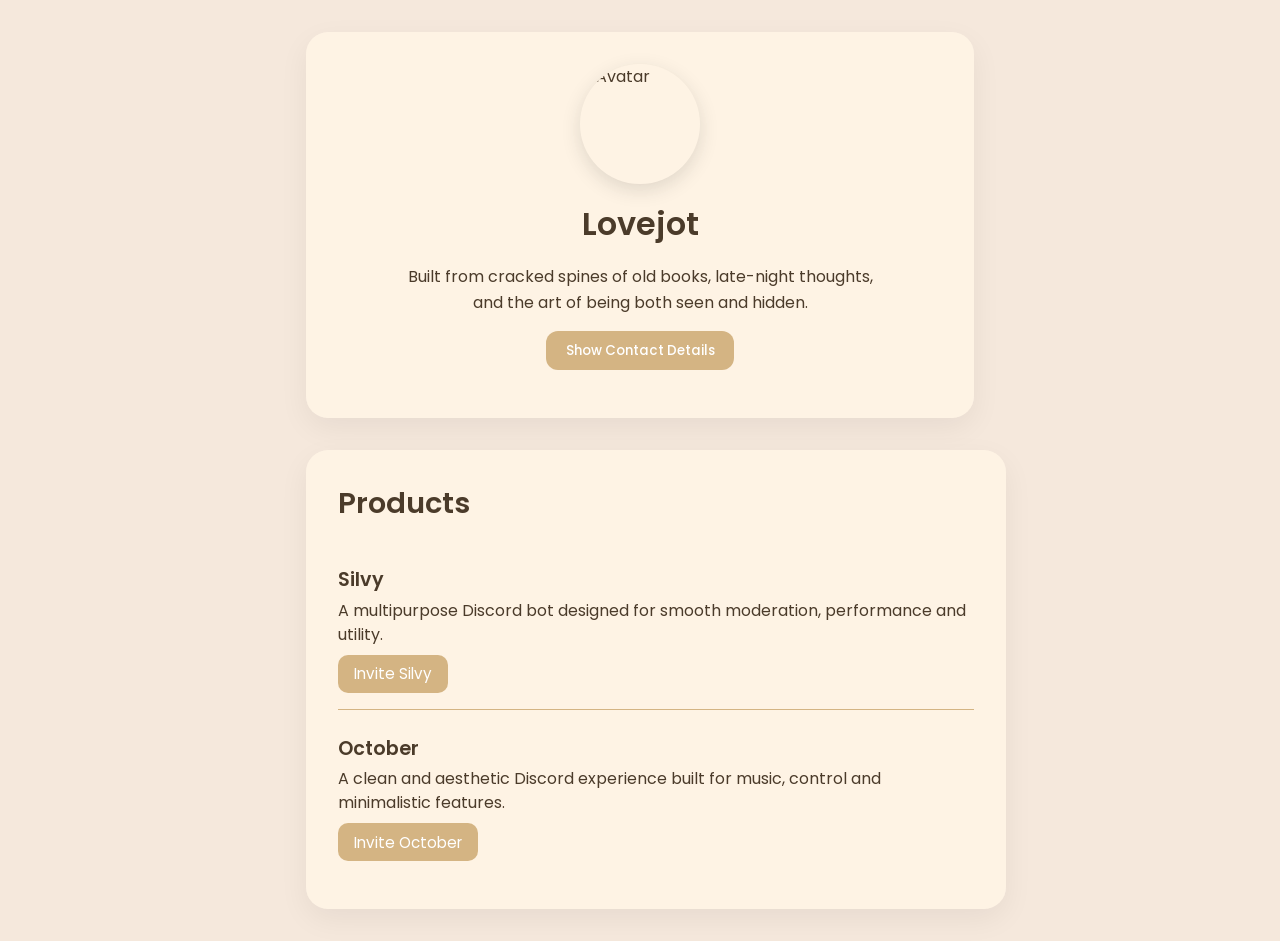
==== index.html @ 56cf8f96 "Improve layout with margin and padding adjustments Added margin and padding adjustments for layout c" ====
<!DOCTYPE html>
<html lang="en">

<head>
  <meta charset="UTF-8">
  <meta name="viewport" content="width=device-width, initial-scale=1.0">
  <title>Lovejot - Portfolio</title>

  <link href="https://fonts.googleapis.com/css2?family=Poppins:wght@300;400;500;600&display=swap" rel="stylesheet">

  <script type="module" src="https://unpkg.com/ionicons@5.5.2/dist/ionicons/ionicons.esm.js"></script>
  <script nomodule src="https://unpkg.com/ionicons@5.5.2/dist/ionicons/ionicons.js"></script>

  <style>
    * {
      margin: 0;
      padding: 0;
      box-sizing: border-box;
      font-family: 'Poppins', sans-serif;
    }

    body {
      background: #f5e8dc;
      color: #4b3b2a;
      display: flex;
      justify-content: center;
      align-items: flex-start;
      min-height: 100vh;
      padding: 2rem;
    }

    a {
      color: inherit;
      text-decoration: none;
    }

    .container {
      display: flex;
      flex-direction: column;
      gap: 2rem;
      width: 100%;
      max-width: 700px;
      margin: 0 auto;
    }

    .card {
      background: rgba(255, 245, 230, 0.85);
      backdrop-filter: blur(12px);
      padding: 2rem;
      border-radius: 22px;
      box-shadow: 0 10px 30px rgba(0, 0, 0, 0.06);
      display: flex;
      flex-direction: column;
      align-items: center;
      gap: 1rem;
      animation: fadeUp 0.8s ease forwards;
      opacity: 0;
      transform: translateY(20px);
      margin: 0 1rem; /* Space on left and right */
    }

    @keyframes fadeUp {
      to {
        opacity: 1;
        transform: translateY(0);
      }
    }

    /* Avatar */
    .avatar {
      width: 120px;
      height: 120px;
      border-radius: 50%;
      object-fit: cover;
      box-shadow: 0 6px 20px rgba(0, 0, 0, 0.12);
    }

    .name {
      font-size: 2rem;
      font-weight: 600;
      text-align: center;
    }

    .about-text {
      text-align: center;
      line-height: 1.6;
      max-width: 80%;
    }

    /* Toggle Button */
    .toggle-btn {
      background: #d4b483;
      border: none;
      color: white;
      padding: 0.6rem 1.2rem;
      border-radius: 12px;
      cursor: pointer;
      transition: 0.3s;
      font-weight: 500;
    }

    .toggle-btn:hover {
      background: #bb9a6c;
      transform: scale(1.05);
    }

    /* Contact List */
    .contacts-wrapper {
      width: 100%;
      max-height: 0;
      overflow: hidden;
      opacity: 0;
      transition: 0.5s ease;
    }

    .contacts-wrapper.active {
      max-height: 300px;
      opacity: 1;
      margin-top: 0.5rem;
    }

    .contacts-list {
      list-style: none;
      width: 100%;
      margin-top: 0.5rem;
    }

    .contact-item {
      display: flex;
      align-items: center;
      gap: 0.8rem;
      margin-bottom: 1rem;
      width: 100%;
      text-align: left;
    }

    .icon-box {
      width: 38px;
      height: 38px;
      background: #d4b483;
      border-radius: 50%;
      display: flex;
      justify-content: center;
      align-items: center;
      color: white;
      flex-shrink: 0;
    }

    /* Products */
    .products-card {
      width: 100%;
      display: flex;
      flex-direction: column;
      align-items: flex-start;
      gap: 1.5rem;
      margin: 0 1rem; /* Space left and right */
    }

    .products-title {
      font-size: 1.8rem;
      font-weight: 600;
      text-align: center;
      margin-bottom: 1rem;
    }

    .product-block {
      width: 100%;
      padding-bottom: 1rem;
      border-bottom: 1px solid #d4b483; /* Separator line */
    }

    .product-block:last-child {
      border-bottom: none; /* Remove line after last product */
    }

    .product-name {
      font-size: 1.2rem;
      font-weight: 600;
      margin-bottom: 0.3rem;
      text-align: left;
    }

    .product-desc {
      font-size: 1rem;
      line-height: 1.5;
      margin-bottom: 0.5rem;
      text-align: left;
    }

    .invite-btn {
      background: #d4b483;
      color: white;
      padding: 0.45rem 1rem;
      border-radius: 10px;
      border: none;
      cursor: pointer;
      font-size: 0.95rem;
      transition: 0.3s;
    }

    .invite-btn:hover {
      background: #bb9a6c;
      transform: scale(1.05);
    }

    @media (max-width: 768px) {
      .card,
      .products-card {
        margin: 0 0.5rem;
      }

      .about-text {
        max-width: 100%;
      }
    }
  </style>
</head>

<body>

  <div class="container">

    <!-- ABOUT ME CARD -->
    <div class="card">
      <img class="avatar"
        src="https://cdn.discordapp.com/attachments/1395061501055995947/1453648858583404596/my-avatar.png?ex=694e377f&is=694ce5ff&hm=eacd11e7142516ac466aeb6ed380c894d0237d3cac0eea6cdc431b94965fce09&"
        alt="Avatar">

      <div class="name">Lovejot</div>

      <p class="about-text">
        Built from cracked spines of old books, late-night thoughts, and the art of being both seen and hidden.
      </p>

      <button class="toggle-btn" onclick="toggleContacts()">Show Contact Details</button>

      <div class="contacts-wrapper">
        <ul class="contacts-list">
          <li class="contact-item">
            <div class="icon-box"><ion-icon name="mail-outline"></ion-icon></div>
            <div>
              <p>Email</p>
              <a href="mailto:real.lovejot@gmail.com">real.lovejot@gmail.com</a>
            </div>
          </li>

          <li class="contact-item">
            <div class="icon-box"><ion-icon name="logo-discord"></ion-icon></div>
            <div>
              <p>Discord</p>
              <a href="https://discord.gg/RqQsbNE7G4" target="_blank">Join Server</a>
            </div>
          </li>
        </ul>
      </div>
    </div>

    <!-- PRODUCTS CARD -->
    <div class="card products-card">
      <div class="products-title">Products</div>

      <div class="product-block">
        <div class="product-name">Silvy</div>
        <div class="product-desc">
          A multipurpose Discord bot designed for smooth moderation, performance and utility.
        </div>
        <button class="invite-btn"
          onclick="window.open('https://discord.com/oauth2/authorize?client_id=1391111880461910097&permissions=8&integration_type=0&scope=bot','_blank')">
          Invite Silvy
        </button>
      </div>

      <div class="product-block">
        <div class="product-name">October</div>
        <div class="product-desc">
          A clean and aesthetic Discord experience built for music, control and minimalistic features.
        </div>
        <button class="invite-btn"
          onclick="window.open('https://discord.com/oauth2/authorize?client_id=1128750014613704754&permissions=8&integration_type=0&scope=bot','_blank')">
          Invite October
        </button>
      </div>

    </div>

  </div>

  <script>
    function toggleContacts() {
      document.querySelector(".contacts-wrapper").classList.toggle("active");
    }
  </script>

</body>

</html>
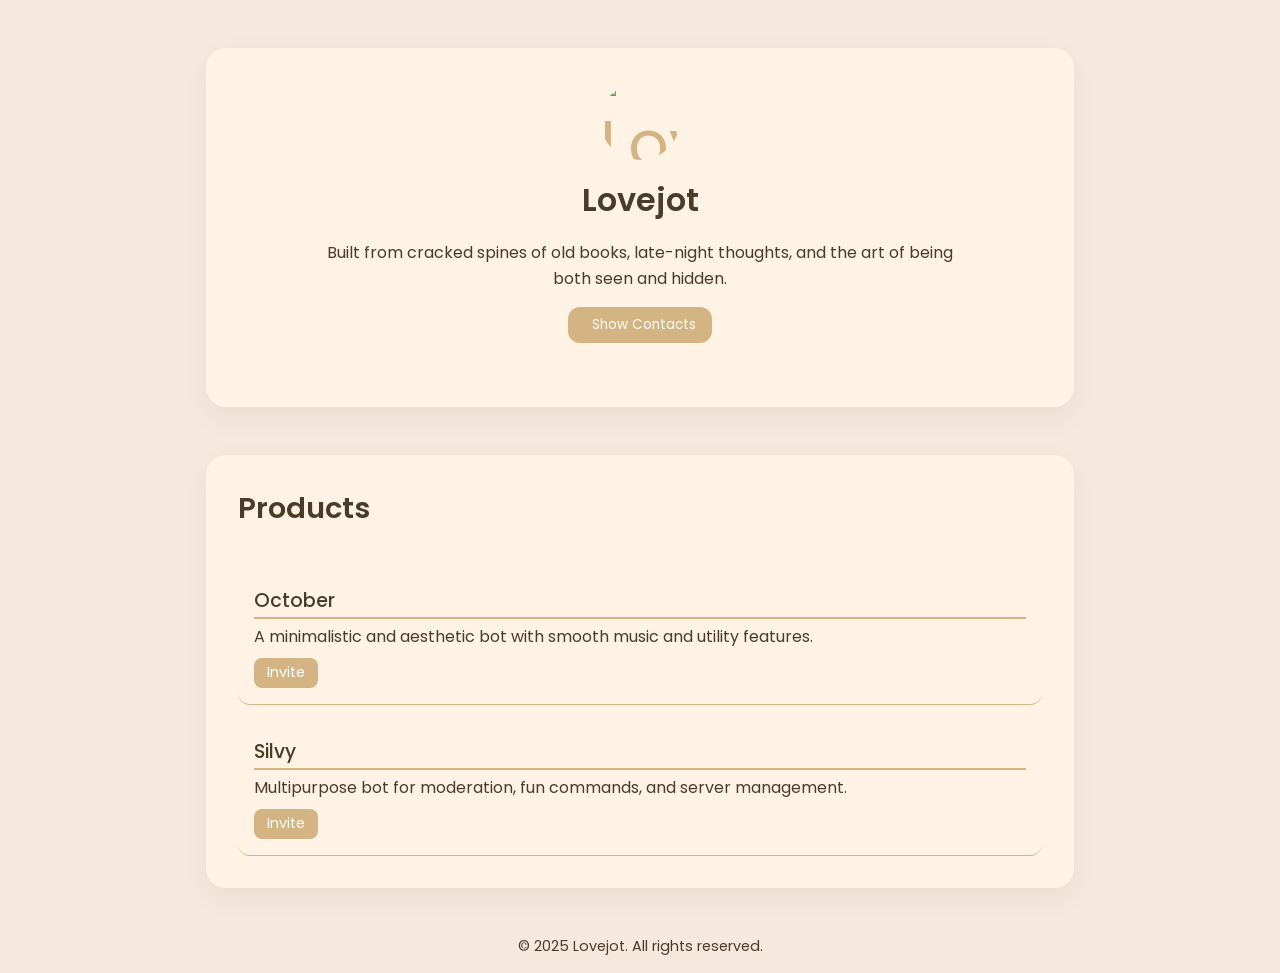
==== commit 77786bc9: "Refactor index.html for improved layout and styles Updated styling and structure of the portfolio pa" ====
--- a/index.html
+++ b/index.html
@@ -6,12 +6,15 @@
   <meta name="viewport" content="width=device-width, initial-scale=1.0">
   <title>Lovejot - Portfolio</title>
 
+  <!-- Google Fonts -->
   <link href="https://fonts.googleapis.com/css2?family=Poppins:wght@300;400;500;600&display=swap" rel="stylesheet">
 
+  <!-- Ionicons -->
   <script type="module" src="https://unpkg.com/ionicons@5.5.2/dist/ionicons/ionicons.esm.js"></script>
   <script nomodule src="https://unpkg.com/ionicons@5.5.2/dist/ionicons/ionicons.js"></script>
 
   <style>
+    /* General */
     * {
       margin: 0;
       padding: 0;
@@ -22,11 +25,7 @@
     body {
       background: #f5e8dc;
       color: #4b3b2a;
-      display: flex;
-      justify-content: center;
-      align-items: flex-start;
-      min-height: 100vh;
-      padding: 2rem;
+      transition: background 0.3s, color 0.3s;
     }
 
     a {
@@ -35,28 +34,186 @@
     }
 
     .container {
-      display: flex;
-      flex-direction: column;
-      gap: 2rem;
-      width: 100%;
-      max-width: 700px;
-      margin: 0 auto;
-    }
-
+      max-width: 900px;
+      margin: 3rem auto;
+      display: flex;
+      flex-direction: column;
+      gap: 3rem;
+      padding: 0 1rem;
+    }
+
+    /* Card styling */
     .card {
       background: rgba(255, 245, 230, 0.85);
       backdrop-filter: blur(12px);
       padding: 2rem;
-      border-radius: 22px;
-      box-shadow: 0 10px 30px rgba(0, 0, 0, 0.06);
+      border-radius: 20px;
+      box-shadow: 0 10px 30px rgba(0, 0, 0, 0.05);
       display: flex;
       flex-direction: column;
       align-items: center;
       gap: 1rem;
-      animation: fadeUp 0.8s ease forwards;
       opacity: 0;
       transform: translateY(20px);
-      margin: 0 1rem; /* Space on left and right */
+      animation: fadeUp 0.8s forwards;
+      transition: transform 0.3s, box-shadow 0.3s;
+    }
+
+    .card:hover {
+      transform: translateY(-5px);
+      box-shadow: 0 15px 35px rgba(0, 0, 0, 0.08);
+    }
+
+    .card:nth-child(1) {
+      animation-delay: 0.2s;
+    }
+
+    .card:nth-child(2) {
+      animation-delay: 0.4s;
+      align-items: flex-start;
+    }
+
+    .icon {
+      font-size: 4rem;
+      color: #d4b483;
+    }
+
+    .name {
+      font-size: 2rem;
+      font-weight: 600;
+      text-align: center;
+    }
+
+    .card p {
+      font-size: 1rem;
+      text-align: center;
+      line-height: 1.6;
+      max-width: 80%;
+    }
+
+    /* Toggle contacts */
+    .toggle-btn {
+      background: #d4b483;
+      border: none;
+      color: #fff;
+      padding: 0.5rem 1rem;
+      border-radius: 12px;
+      cursor: pointer;
+      display: flex;
+      align-items: center;
+      gap: 0.5rem;
+      transition: all 0.3s ease;
+    }
+
+    .toggle-btn:hover {
+      background: #c3a36f;
+      transform: scale(1.05);
+    }
+
+    .contacts-wrapper {
+      max-height: 0;
+      overflow: hidden;
+      transition: max-height 0.5s ease, opacity 0.5s ease;
+      opacity: 0;
+      width: 100%;
+      margin-top: 1rem;
+    }
+
+    .contacts-wrapper.active {
+      max-height: 300px;
+      opacity: 1;
+    }
+
+    .contacts-list {
+      list-style: none;
+      width: 100%;
+    }
+
+    .contact-item {
+      display: flex;
+      align-items: center;
+      margin-bottom: 1rem;
+      gap: 1rem;
+    }
+
+    .icon-box {
+      width: 35px;
+      height: 35px;
+      background: #d4b483;
+      display: flex;
+      align-items: center;
+      justify-content: center;
+      border-radius: 50%;
+      color: #fff;
+      flex-shrink: 0;
+    }
+
+    .contact-item div {
+      display: flex;
+      flex-direction: column;
+    }
+
+    /* Products */
+    .products h2 {
+      font-size: 1.8rem;
+      font-weight: 600;
+      text-align: center;
+      margin-bottom: 1.5rem;
+    }
+
+    .service-list {
+      list-style: none;
+      width: 100%;
+      display: flex;
+      flex-direction: column;
+      gap: 1rem;
+    }
+
+    .service-item {
+      display: flex;
+      flex-direction: column;
+      padding: 1rem;
+      border-radius: 12px;
+      cursor: pointer;
+      transition: all 0.3s ease;
+      border-bottom: 1px solid #d4b483;
+    }
+
+    .service-item:hover {
+      background: rgba(212, 180, 131, 0.1);
+      transform: scale(1.01);
+    }
+
+    .service-item-title {
+      font-size: 1.2rem;
+      font-weight: 500;
+      margin-bottom: 0.3rem;
+      border-bottom: 2px solid #d4b483;
+      display: inline-block;
+      padding-bottom: 2px;
+    }
+
+    .service-item p {
+      font-size: 1rem;
+      text-align: left;
+      margin-bottom: 0.5rem;
+    }
+
+    .invite-btn {
+      background: #d4b483;
+      color: #fff;
+      padding: 0.3rem 0.8rem;
+      border-radius: 8px;
+      font-size: 0.9rem;
+      border: none;
+      cursor: pointer;
+      width: fit-content;
+      transition: all 0.3s ease;
+    }
+
+    .invite-btn:hover {
+      background: #c3a36f;
+      transform: scale(1.05);
     }
 
     @keyframes fadeUp {
@@ -66,152 +223,43 @@
       }
     }
 
-    /* Avatar */
-    .avatar {
-      width: 120px;
-      height: 120px;
-      border-radius: 50%;
-      object-fit: cover;
-      box-shadow: 0 6px 20px rgba(0, 0, 0, 0.12);
-    }
-
-    .name {
-      font-size: 2rem;
-      font-weight: 600;
+    /* Footer */
+    footer {
       text-align: center;
-    }
-
-    .about-text {
-      text-align: center;
-      line-height: 1.6;
-      max-width: 80%;
-    }
-
-    /* Toggle Button */
-    .toggle-btn {
-      background: #d4b483;
-      border: none;
-      color: white;
-      padding: 0.6rem 1.2rem;
-      border-radius: 12px;
-      cursor: pointer;
-      transition: 0.3s;
-      font-weight: 500;
-    }
-
-    .toggle-btn:hover {
-      background: #bb9a6c;
-      transform: scale(1.05);
-    }
-
-    /* Contact List */
-    .contacts-wrapper {
-      width: 100%;
-      max-height: 0;
-      overflow: hidden;
-      opacity: 0;
-      transition: 0.5s ease;
-    }
-
-    .contacts-wrapper.active {
-      max-height: 300px;
-      opacity: 1;
-      margin-top: 0.5rem;
-    }
-
-    .contacts-list {
-      list-style: none;
-      width: 100%;
-      margin-top: 0.5rem;
-    }
-
-    .contact-item {
-      display: flex;
-      align-items: center;
-      gap: 0.8rem;
-      margin-bottom: 1rem;
-      width: 100%;
-      text-align: left;
-    }
-
-    .icon-box {
-      width: 38px;
-      height: 38px;
-      background: #d4b483;
-      border-radius: 50%;
-      display: flex;
-      justify-content: center;
-      align-items: center;
-      color: white;
-      flex-shrink: 0;
-    }
-
-    /* Products */
-    .products-card {
-      width: 100%;
-      display: flex;
-      flex-direction: column;
-      align-items: flex-start;
-      gap: 1.5rem;
-      margin: 0 1rem; /* Space left and right */
-    }
-
-    .products-title {
-      font-size: 1.8rem;
-      font-weight: 600;
-      text-align: center;
-      margin-bottom: 1rem;
-    }
-
-    .product-block {
-      width: 100%;
-      padding-bottom: 1rem;
-      border-bottom: 1px solid #d4b483; /* Separator line */
-    }
-
-    .product-block:last-child {
-      border-bottom: none; /* Remove line after last product */
-    }
-
-    .product-name {
-      font-size: 1.2rem;
-      font-weight: 600;
-      margin-bottom: 0.3rem;
-      text-align: left;
-    }
-
-    .product-desc {
-      font-size: 1rem;
-      line-height: 1.5;
-      margin-bottom: 0.5rem;
-      text-align: left;
-    }
-
-    .invite-btn {
-      background: #d4b483;
-      color: white;
-      padding: 0.45rem 1rem;
-      border-radius: 10px;
-      border: none;
-      cursor: pointer;
-      font-size: 0.95rem;
-      transition: 0.3s;
-    }
-
-    .invite-btn:hover {
-      background: #bb9a6c;
-      transform: scale(1.05);
+      margin: 3rem 0 1rem 0;
+      font-size: 0.9rem;
+      color: #4b3b2a;
+    }
+
+    /* Dark mode */
+    body.dark {
+      background: #3e2f20;
+      color: #f5e8dc;
+    }
+
+    body.dark .card {
+      background: rgba(62, 47, 32, 0.85);
+      color: #f5e8dc;
+    }
+
+    body.dark .toggle-btn,
+    body.dark .invite-btn {
+      background: #a07b4b;
     }
 
     @media (max-width: 768px) {
-      .card,
-      .products-card {
-        margin: 0 0.5rem;
+      .container {
+        margin: 2rem 1rem;
       }
 
-      .about-text {
+      .card p {
         max-width: 100%;
       }
+
+      .service-item p,
+      .service-item-title {
+        text-align: left;
+      }
     }
   </style>
 </head>
@@ -220,19 +268,15 @@
 
   <div class="container">
 
-    <!-- ABOUT ME CARD -->
+    <!-- About Me Embed -->
     <div class="card">
-      <img class="avatar"
-        src="https://cdn.discordapp.com/attachments/1395061501055995947/1453648858583404596/my-avatar.png?ex=694e377f&is=694ce5ff&hm=eacd11e7142516ac466aeb6ed380c894d0237d3cac0eea6cdc431b94965fce09&"
-        alt="Avatar">
-
+      <img src="https://cdn.discordapp.com/attachments/1395061501055995947/1453648858583404596/my-avatar.png" alt="Lovejot" class="icon" style="border-radius:50%;width:80px;height:80px;">
       <div class="name">Lovejot</div>
-
-      <p class="about-text">
-        Built from cracked spines of old books, late-night thoughts, and the art of being both seen and hidden.
-      </p>
-
-      <button class="toggle-btn" onclick="toggleContacts()">Show Contact Details</button>
+      <p>Built from cracked spines of old books, late-night thoughts, and the art of being both seen and hidden.</p>
+
+      <button class="toggle-btn" onclick="toggleContacts()">
+        <ion-icon name="mail-outline"></ion-icon> Show Contacts
+      </button>
 
       <div class="contacts-wrapper">
         <ul class="contacts-list">
@@ -243,54 +287,48 @@
               <a href="mailto:real.lovejot@gmail.com">real.lovejot@gmail.com</a>
             </div>
           </li>
-
           <li class="contact-item">
             <div class="icon-box"><ion-icon name="logo-discord"></ion-icon></div>
             <div>
               <p>Discord</p>
-              <a href="https://discord.gg/RqQsbNE7G4" target="_blank">Join Server</a>
+              <a href="https://discord.gg/RqQsbNE7G4" target="_blank">Join Discord</a>
             </div>
           </li>
         </ul>
       </div>
     </div>
 
-    <!-- PRODUCTS CARD -->
-    <div class="card products-card">
-      <div class="products-title">Products</div>
-
-      <div class="product-block">
-        <div class="product-name">Silvy</div>
-        <div class="product-desc">
-          A multipurpose Discord bot designed for smooth moderation, performance and utility.
-        </div>
-        <button class="invite-btn"
-          onclick="window.open('https://discord.com/oauth2/authorize?client_id=1391111880461910097&permissions=8&integration_type=0&scope=bot','_blank')">
-          Invite Silvy
-        </button>
-      </div>
-
-      <div class="product-block">
-        <div class="product-name">October</div>
-        <div class="product-desc">
-          A clean and aesthetic Discord experience built for music, control and minimalistic features.
-        </div>
-        <button class="invite-btn"
-          onclick="window.open('https://discord.com/oauth2/authorize?client_id=1128750014613704754&permissions=8&integration_type=0&scope=bot','_blank')">
-          Invite October
-        </button>
-      </div>
-
+    <!-- Products Embed -->
+    <div class="card products">
+      <h2>Products</h2>
+      <ul class="service-list">
+        <li class="service-item">
+          <h4 class="service-item-title">October</h4>
+          <p>A minimalistic and aesthetic bot with smooth music and utility features.</p>
+          <button class="invite-btn" onclick="window.open('https://discord.com/oauth2/authorize?client_id=1128750014613704754&permissions=8&integration_type=0&scope=bot','_blank')">Invite</button>
+        </li>
+        <li class="service-item">
+          <h4 class="service-item-title">Silvy</h4>
+          <p>Multipurpose bot for moderation, fun commands, and server management.</p>
+          <button class="invite-btn" onclick="window.open('https://discord.com/oauth2/authorize?client_id=1391111880461910097&permissions=8&integration_type=0&scope=bot','_blank')">Invite</button>
+        </li>
+      </ul>
     </div>
 
   </div>
+
+  <footer>© 2025 Lovejot. All rights reserved.</footer>
 
   <script>
     function toggleContacts() {
-      document.querySelector(".contacts-wrapper").classList.toggle("active");
-    }
+      const wrapper = document.querySelector('.contacts-wrapper');
+      wrapper.classList.toggle('active');
+    }
+
+    // Optional: Dark mode toggle
+    const body = document.body;
+    // body.classList.add('dark'); // Uncomment to enable dark mode
   </script>
-
 </body>
 
 </html>
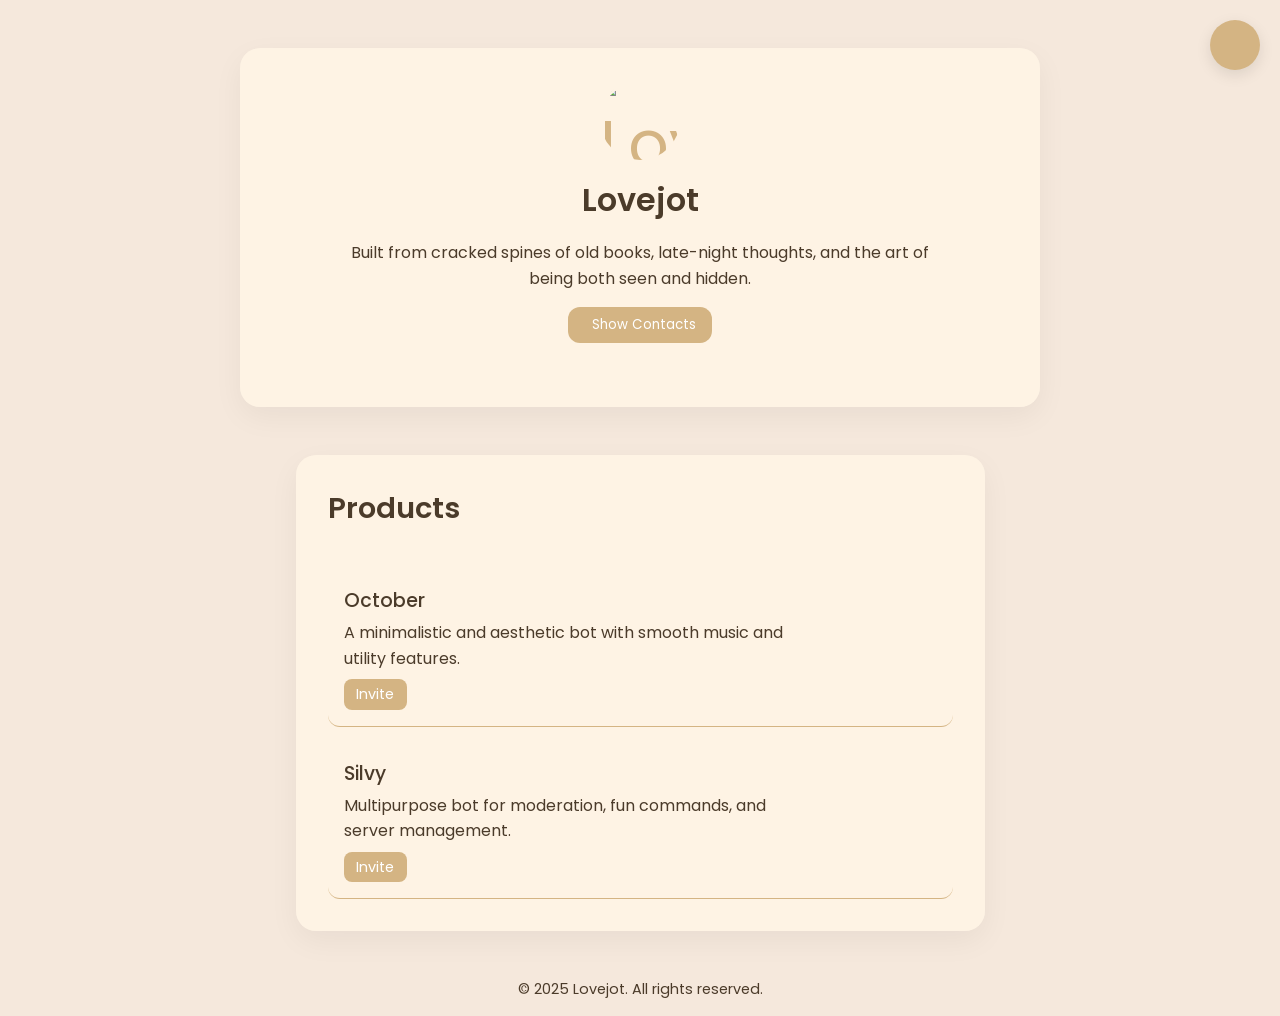
==== commit 6a35e83a: "Update index.html" ====
--- a/index.html
+++ b/index.html
@@ -4,7 +4,7 @@
 <head>
   <meta charset="UTF-8">
   <meta name="viewport" content="width=device-width, initial-scale=1.0">
-  <title>Lovejot - Portfolio</title>
+  <title>Lovejot</title>
 
   <!-- Google Fonts -->
   <link href="https://fonts.googleapis.com/css2?family=Poppins:wght@300;400;500;600&display=swap" rel="stylesheet">
@@ -40,6 +40,31 @@
       flex-direction: column;
       gap: 3rem;
       padding: 0 1rem;
+      position: relative;
+    }
+
+    /* Dark/Light Toggle Button */
+    .mode-toggle {
+      position: fixed;
+      top: 20px;
+      right: 20px;
+      background: #d4b483;
+      border: none;
+      border-radius: 50%;
+      width: 50px;
+      height: 50px;
+      display: flex;
+      align-items: center;
+      justify-content: center;
+      cursor: pointer;
+      box-shadow: 0 5px 15px rgba(0, 0, 0, 0.1);
+      transition: all 0.3s ease;
+      z-index: 1000;
+    }
+
+    .mode-toggle:hover {
+      background: #c3a36f;
+      transform: scale(1.1);
     }
 
     /* Card styling */
@@ -57,6 +82,8 @@
       transform: translateY(20px);
       animation: fadeUp 0.8s forwards;
       transition: transform 0.3s, box-shadow 0.3s;
+      max-width: 800px;
+      margin: 0 auto;
     }
 
     .card:hover {
@@ -188,9 +215,6 @@
       font-size: 1.2rem;
       font-weight: 500;
       margin-bottom: 0.3rem;
-      border-bottom: 2px solid #d4b483;
-      display: inline-block;
-      padding-bottom: 2px;
     }
 
     .service-item p {
@@ -243,7 +267,8 @@
     }
 
     body.dark .toggle-btn,
-    body.dark .invite-btn {
+    body.dark .invite-btn,
+    body.dark .mode-toggle {
       background: #a07b4b;
     }
 
@@ -265,6 +290,11 @@
 </head>
 
 <body>
+
+  <!-- Dark/Light Mode Toggle -->
+  <button class="mode-toggle" onclick="toggleMode()">
+    <ion-icon name="moon-outline" id="mode-icon"></ion-icon>
+  </button>
 
   <div class="container">
 
@@ -325,9 +355,15 @@
       wrapper.classList.toggle('active');
     }
 
-    // Optional: Dark mode toggle
-    const body = document.body;
-    // body.classList.add('dark'); // Uncomment to enable dark mode
+    function toggleMode() {
+      document.body.classList.toggle('dark');
+      const icon = document.getElementById('mode-icon');
+      if (document.body.classList.contains('dark')) {
+        icon.name = "sunny-outline";
+      } else {
+        icon.name = "moon-outline";
+      }
+    }
   </script>
 </body>
 
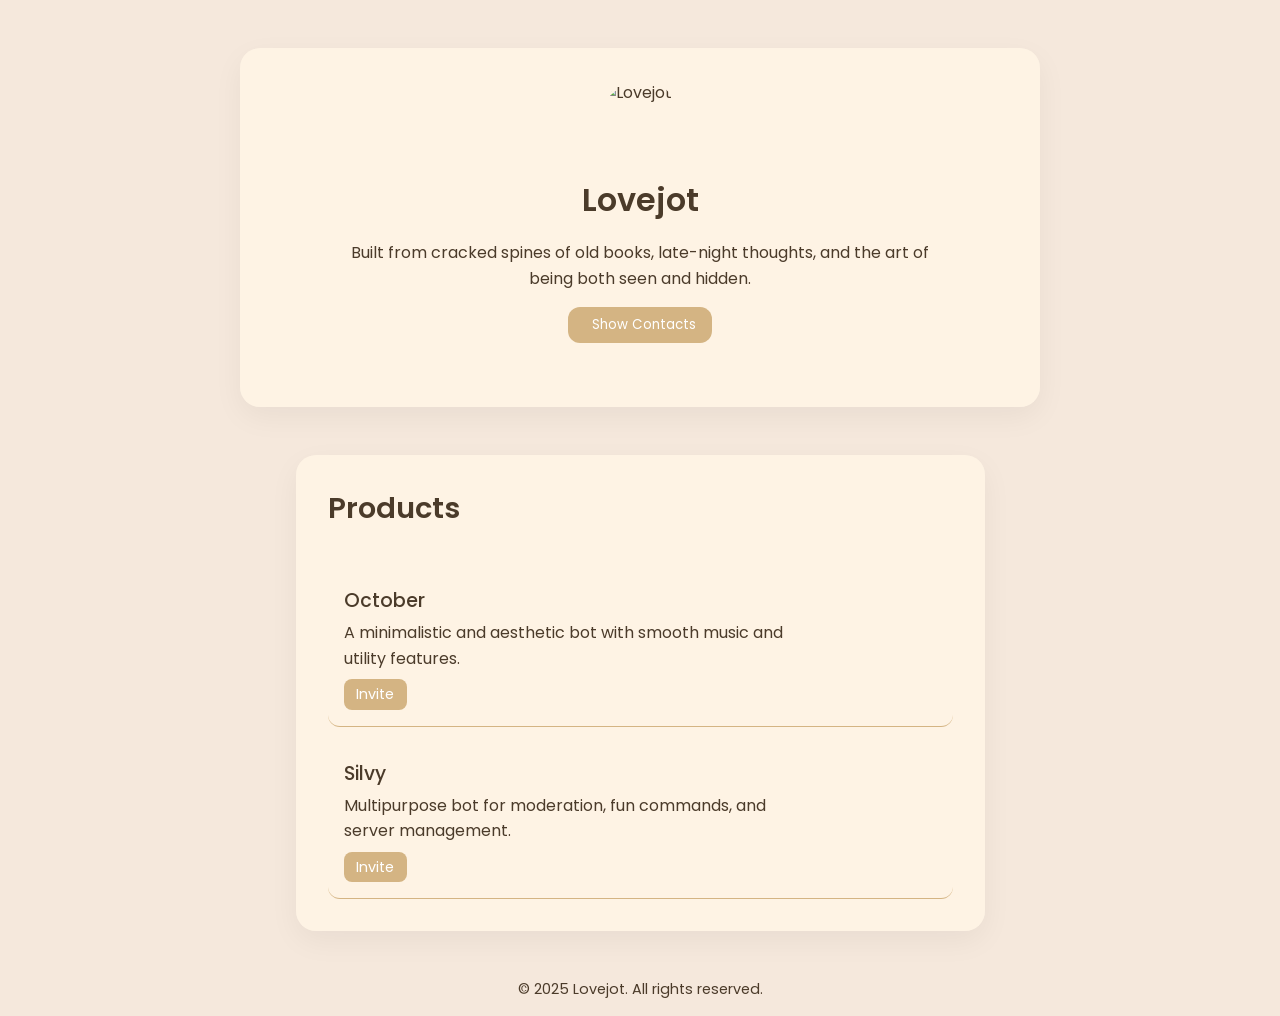
==== commit 9bd04b15: "Remove dark/light mode toggle from index.html Removed dark/light mode toggle functionality and style" ====
--- a/index.html
+++ b/index.html
@@ -40,31 +40,6 @@
       flex-direction: column;
       gap: 3rem;
       padding: 0 1rem;
-      position: relative;
-    }
-
-    /* Dark/Light Toggle Button */
-    .mode-toggle {
-      position: fixed;
-      top: 20px;
-      right: 20px;
-      background: #d4b483;
-      border: none;
-      border-radius: 50%;
-      width: 50px;
-      height: 50px;
-      display: flex;
-      align-items: center;
-      justify-content: center;
-      cursor: pointer;
-      box-shadow: 0 5px 15px rgba(0, 0, 0, 0.1);
-      transition: all 0.3s ease;
-      z-index: 1000;
-    }
-
-    .mode-toggle:hover {
-      background: #c3a36f;
-      transform: scale(1.1);
     }
 
     /* Card styling */
@@ -101,8 +76,9 @@
     }
 
     .icon {
-      font-size: 4rem;
-      color: #d4b483;
+      width: 80px;
+      height: 80px;
+      border-radius: 50%;
     }
 
     .name {
@@ -161,6 +137,8 @@
       align-items: center;
       margin-bottom: 1rem;
       gap: 1rem;
+      text-align: left;
+      width: 100%;
     }
 
     .icon-box {
@@ -255,23 +233,6 @@
       color: #4b3b2a;
     }
 
-    /* Dark mode */
-    body.dark {
-      background: #3e2f20;
-      color: #f5e8dc;
-    }
-
-    body.dark .card {
-      background: rgba(62, 47, 32, 0.85);
-      color: #f5e8dc;
-    }
-
-    body.dark .toggle-btn,
-    body.dark .invite-btn,
-    body.dark .mode-toggle {
-      background: #a07b4b;
-    }
-
     @media (max-width: 768px) {
       .container {
         margin: 2rem 1rem;
@@ -291,16 +252,11 @@
 
 <body>
 
-  <!-- Dark/Light Mode Toggle -->
-  <button class="mode-toggle" onclick="toggleMode()">
-    <ion-icon name="moon-outline" id="mode-icon"></ion-icon>
-  </button>
-
   <div class="container">
 
     <!-- About Me Embed -->
     <div class="card">
-      <img src="https://cdn.discordapp.com/attachments/1395061501055995947/1453648858583404596/my-avatar.png" alt="Lovejot" class="icon" style="border-radius:50%;width:80px;height:80px;">
+      <img src="https://i.imgur.com/2KkO7Ib.jpeg" alt="Lovejot" class="icon">
       <div class="name">Lovejot</div>
       <p>Built from cracked spines of old books, late-night thoughts, and the art of being both seen and hidden.</p>
 
@@ -354,16 +310,6 @@
       const wrapper = document.querySelector('.contacts-wrapper');
       wrapper.classList.toggle('active');
     }
-
-    function toggleMode() {
-      document.body.classList.toggle('dark');
-      const icon = document.getElementById('mode-icon');
-      if (document.body.classList.contains('dark')) {
-        icon.name = "sunny-outline";
-      } else {
-        icon.name = "moon-outline";
-      }
-    }
   </script>
 </body>
 
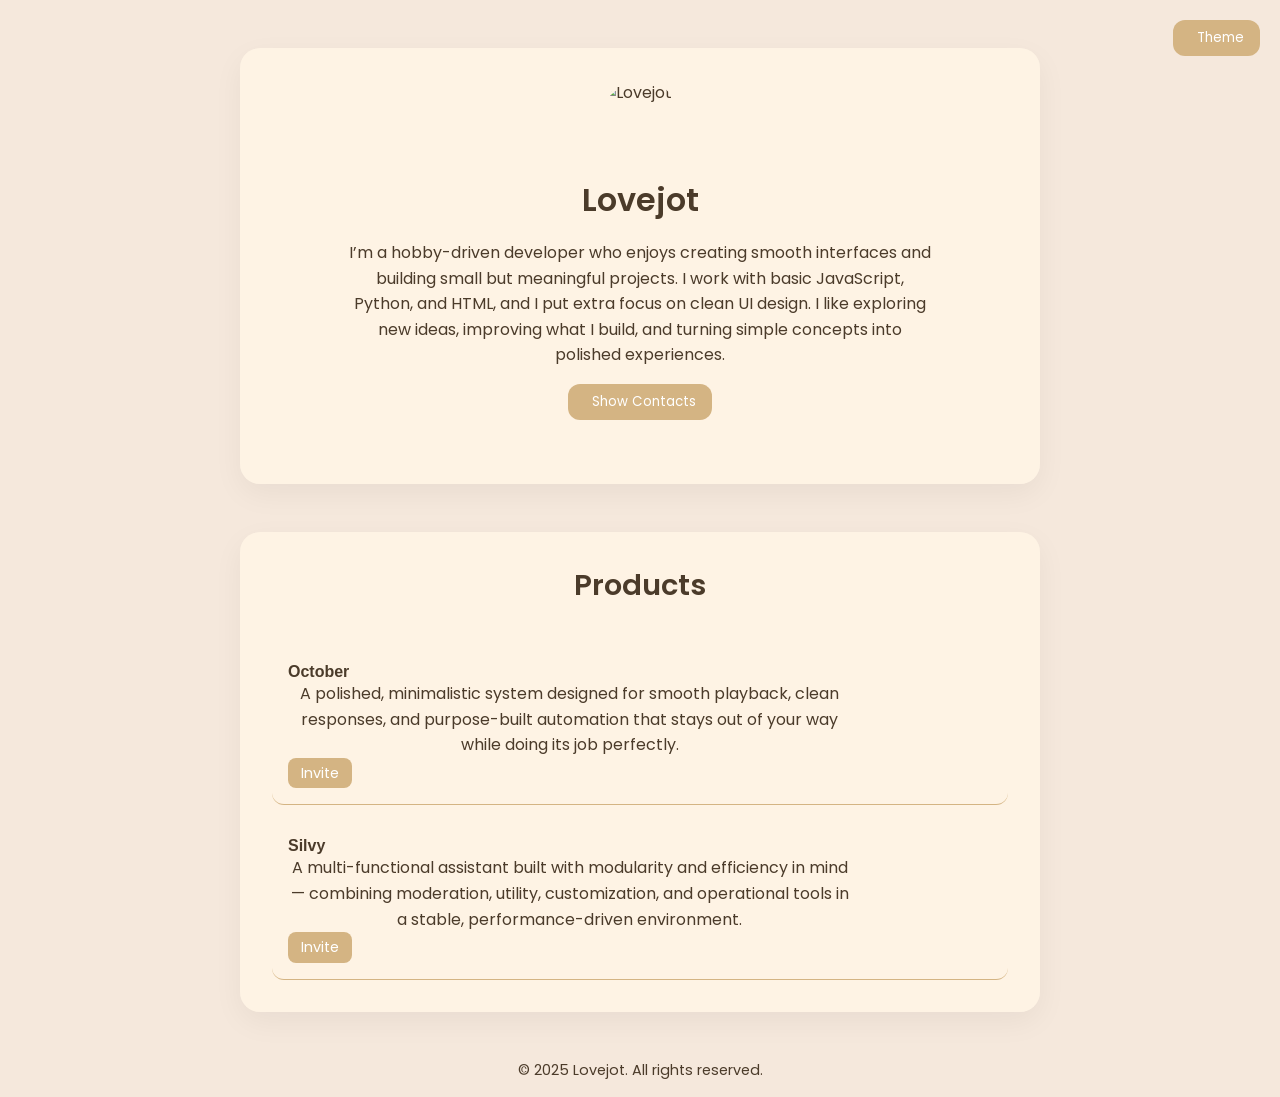
==== commit e67d8590: "Update index.html" ====
--- a/index.html
+++ b/index.html
@@ -14,7 +14,6 @@
   <script nomodule src="https://unpkg.com/ionicons@5.5.2/dist/ionicons/ionicons.js"></script>
 
   <style>
-    /* General */
     * {
       margin: 0;
       padding: 0;
@@ -28,6 +27,11 @@
       transition: background 0.3s, color 0.3s;
     }
 
+    body.dark {
+      background: #1a1a1a;
+      color: #ececec;
+    }
+
     a {
       color: inherit;
       text-decoration: none;
@@ -42,7 +46,29 @@
       padding: 0 1rem;
     }
 
-    /* Card styling */
+    /* Theme Toggle */
+    .theme-toggle {
+      position: fixed;
+      top: 20px;
+      right: 20px;
+      background: #d4b483;
+      color: #fff;
+      padding: 0.5rem 1rem;
+      border-radius: 12px;
+      border: none;
+      cursor: pointer;
+      transition: 0.3s;
+      display: flex;
+      align-items: center;
+      gap: 0.5rem;
+      z-index: 999;
+    }
+
+    body.dark .theme-toggle {
+      background: #b6935e;
+    }
+
+    /* Card */
     .card {
       background: rgba(255, 245, 230, 0.85);
       backdrop-filter: blur(12px);
@@ -61,18 +87,14 @@
       margin: 0 auto;
     }
 
+    body.dark .card {
+      background: rgba(40, 40, 40, 0.85);
+      box-shadow: 0 10px 30px rgba(255, 255, 255, 0.05);
+    }
+
     .card:hover {
       transform: translateY(-5px);
       box-shadow: 0 15px 35px rgba(0, 0, 0, 0.08);
-    }
-
-    .card:nth-child(1) {
-      animation-delay: 0.2s;
-    }
-
-    .card:nth-child(2) {
-      animation-delay: 0.4s;
-      align-items: flex-start;
     }
 
     .icon {
@@ -94,7 +116,7 @@
       max-width: 80%;
     }
 
-    /* Toggle contacts */
+    /* Contacts Toggle */
     .toggle-btn {
       background: #d4b483;
       border: none;
@@ -108,8 +130,11 @@
       transition: all 0.3s ease;
     }
 
+    body.dark .toggle-btn {
+      background: #b6935e;
+    }
+
     .toggle-btn:hover {
-      background: #c3a36f;
       transform: scale(1.05);
     }
 
@@ -153,9 +178,8 @@
       flex-shrink: 0;
     }
 
-    .contact-item div {
-      display: flex;
-      flex-direction: column;
+    body.dark .icon-box {
+      background: #b6935e;
     }
 
     /* Products */
@@ -184,21 +208,17 @@
       border-bottom: 1px solid #d4b483;
     }
 
+    body.dark .service-item {
+      border-bottom: 1px solid #9b7a4d;
+    }
+
     .service-item:hover {
       background: rgba(212, 180, 131, 0.1);
       transform: scale(1.01);
     }
 
-    .service-item-title {
-      font-size: 1.2rem;
-      font-weight: 500;
-      margin-bottom: 0.3rem;
-    }
-
-    .service-item p {
-      font-size: 1rem;
-      text-align: left;
-      margin-bottom: 0.5rem;
+    body.dark .service-item:hover {
+      background: rgba(182, 146, 94, 0.1);
     }
 
     .invite-btn {
@@ -213,8 +233,11 @@
       transition: all 0.3s ease;
     }
 
+    body.dark .invite-btn {
+      background: #b6935e;
+    }
+
     .invite-btn:hover {
-      background: #c3a36f;
       transform: scale(1.05);
     }
 
@@ -225,7 +248,6 @@
       }
     }
 
-    /* Footer */
     footer {
       text-align: center;
       margin: 3rem 0 1rem 0;
@@ -233,32 +255,28 @@
       color: #4b3b2a;
     }
 
-    @media (max-width: 768px) {
-      .container {
-        margin: 2rem 1rem;
-      }
-
-      .card p {
-        max-width: 100%;
-      }
-
-      .service-item p,
-      .service-item-title {
-        text-align: left;
-      }
+    body.dark footer {
+      color: #c7c7c7;
     }
   </style>
 </head>
 
 <body>
 
+  <button class="theme-toggle" onclick="toggleTheme()">
+    <ion-icon name="moon-outline"></ion-icon> Theme
+  </button>
+
   <div class="container">
 
-    <!-- About Me Embed -->
+    <!-- About -->
     <div class="card">
       <img src="https://i.imgur.com/2KkO7Ib.jpeg" alt="Lovejot" class="icon">
       <div class="name">Lovejot</div>
-      <p>Built from cracked spines of old books, late-night thoughts, and the art of being both seen and hidden.</p>
+
+      <p>
+        I’m a hobby-driven developer who enjoys creating smooth interfaces and building small but meaningful projects. I work with basic JavaScript, Python, and HTML, and I put extra focus on clean UI design. I like exploring new ideas, improving what I build, and turning simple concepts into polished experiences.
+      </p>
 
       <button class="toggle-btn" onclick="toggleContacts()">
         <ion-icon name="mail-outline"></ion-icon> Show Contacts
@@ -284,20 +302,36 @@
       </div>
     </div>
 
-    <!-- Products Embed -->
+    <!-- Products -->
     <div class="card products">
       <h2>Products</h2>
       <ul class="service-list">
+
         <li class="service-item">
           <h4 class="service-item-title">October</h4>
-          <p>A minimalistic and aesthetic bot with smooth music and utility features.</p>
-          <button class="invite-btn" onclick="window.open('https://discord.com/oauth2/authorize?client_id=1128750014613704754&permissions=8&integration_type=0&scope=bot','_blank')">Invite</button>
+          <p>
+            A polished, minimalistic system designed for smooth playback, clean responses,  
+            and purpose-built automation that stays out of your way while doing its job perfectly.
+          </p>
+          <button class="invite-btn"
+            onclick="window.open('https://discord.com/oauth2/authorize?client_id=1128750014613704754&permissions=8&integration_type=0&scope=bot','_blank')">
+            Invite
+          </button>
         </li>
+
         <li class="service-item">
           <h4 class="service-item-title">Silvy</h4>
-          <p>Multipurpose bot for moderation, fun commands, and server management.</p>
-          <button class="invite-btn" onclick="window.open('https://discord.com/oauth2/authorize?client_id=1391111880461910097&permissions=8&integration_type=0&scope=bot','_blank')">Invite</button>
+          <p>
+            A multi-functional assistant built with modularity and efficiency in mind—  
+            combining moderation, utility, customization, and operational tools in a stable,  
+            performance-driven environment.
+          </p>
+          <button class="invite-btn"
+            onclick="window.open('https://discord.com/oauth2/authorize?client_id=1391111880461910097&permissions=8&integration_type=0&scope=bot','_blank')">
+            Invite
+          </button>
         </li>
+
       </ul>
     </div>
 
@@ -307,10 +341,14 @@
 
   <script>
     function toggleContacts() {
-      const wrapper = document.querySelector('.contacts-wrapper');
-      wrapper.classList.toggle('active');
+      document.querySelector('.contacts-wrapper').classList.toggle('active');
+    }
+
+    function toggleTheme() {
+      document.body.classList.toggle('dark');
     }
   </script>
+
 </body>
 
 </html>
